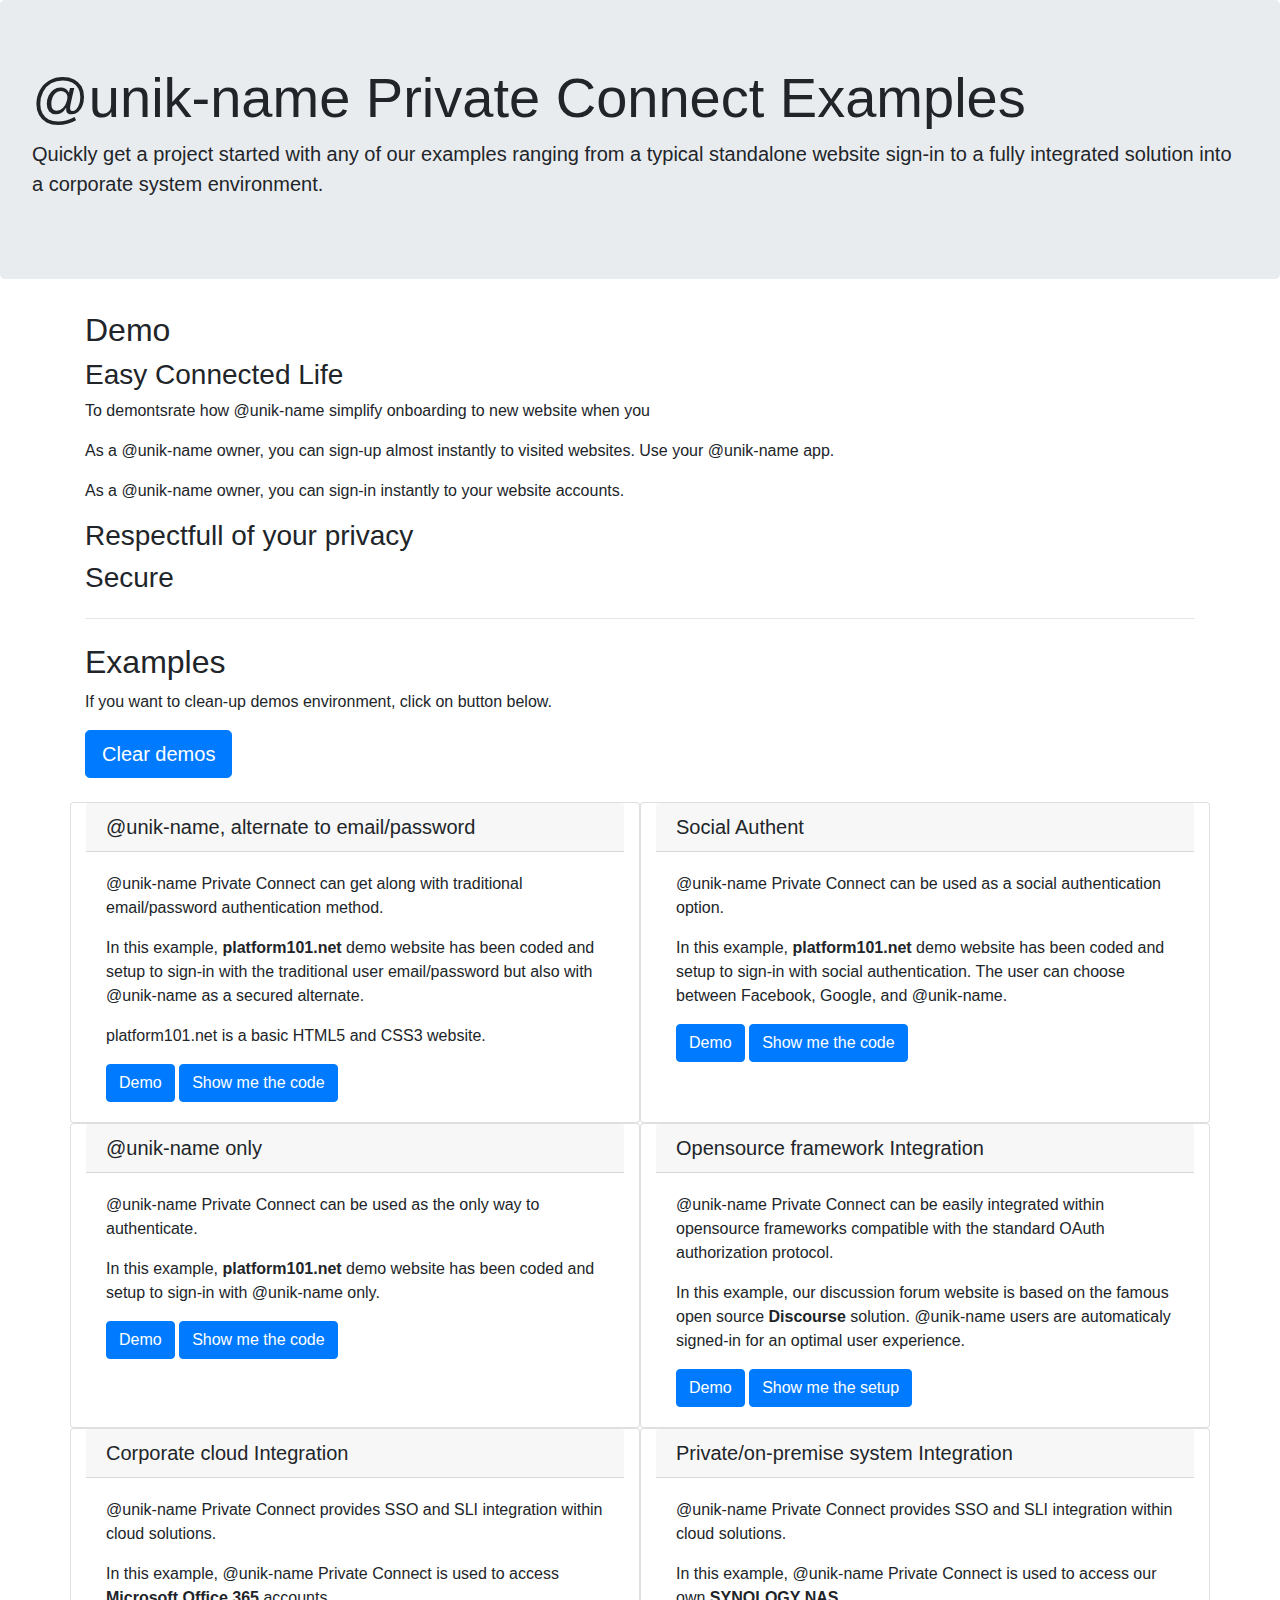
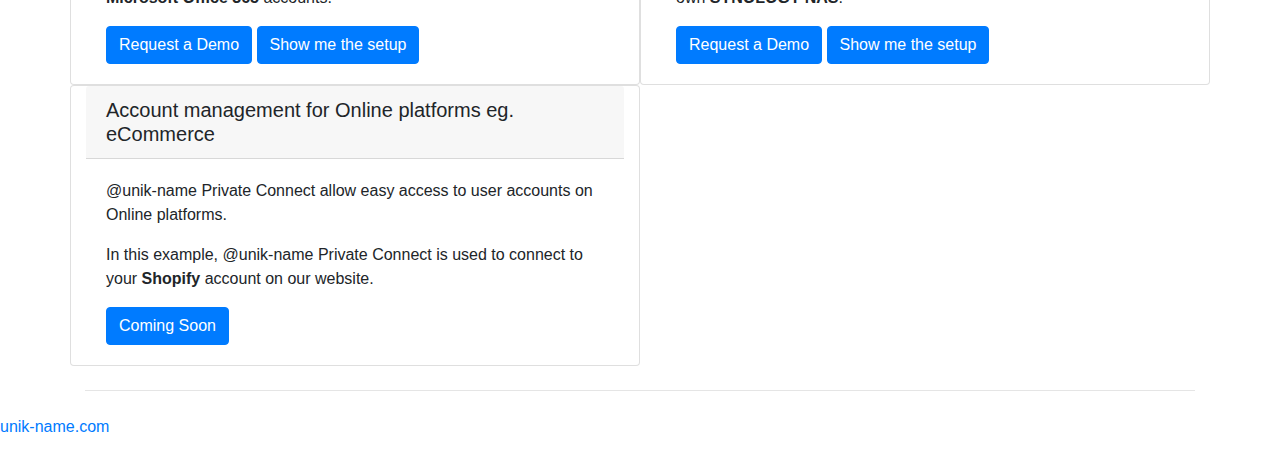
==== index.html @ 9b6f8308 "update content - WIP" ====
<!DOCTYPE html>

<html lang="en">
  <head>
    <meta charset="utf-8" />
    <meta name="description" content="@unik-name Private Connect Examples" />
    <meta
      name="keywords"
      content="identity,best ux,plug in,uns,simplicity,crypto simplicity,cybersecurity,security,naming system,universal protocol,public address,digital identifier,blockchain transactions,decentralized applications,decentralized economy,space elephant, human-readable address,crypto exchange,crypto wallet,transactions error"
    />
    <meta property="og:locale" content="en_UK" />
    <meta property="og:type" content="website" />
    <meta property="og:title" content="@unik-name Private Connect Examples" />
    <title>@unik-name Connect Examples</title>
    <meta property="og:description" content="@unik-name Private Connect Examples" />

    <meta name="viewport" content="width=device-width, initial-scale=1.0, maximum-scale=1.0, user-scalable=no" />

    <!-- Boostrap -->
    <link
      rel="stylesheet"
      href="https://cdn.jsdelivr.net/npm/bootstrap@4.3.1/dist/css/bootstrap.min.css"
      integrity="sha256-YLGeXaapI0/5IgZopewRJcFXomhRMlYYjugPLSyNjTY="
      crossorigin="anonymous"
    />
    <link rel="stylesheet" type="text/css" href="./styles/style.css">
  </head>

  <body>
    <div class="jumbotron">
      <h1 class="display-4">@unik-name Private Connect Examples</h1>
      <p class="lead">
        Quickly get a project started with any of our examples ranging from a typical standalone website sign-in to a fully integrated solution into a corporate system environment. 
      </p>
    </div>
    <div class="container">
        <!-- DEMO SECTION -->
        <div class="row">
          <div class="col">
            <h2>Demo</h2>
            <h3>Easy Connected Life</h3>
            <p>To demontsrate how @unik-name simplify onboarding to new website when you  </p>
            <p>As a @unik-name owner, you can sign-up almost instantly to visited websites. Use your @unik-name app.</p>
            <p>As a @unik-name owner, you can sign-in instantly to your website accounts.</p>
            <h3>Respectfull of your privacy</h3>
            <h3>Secure</h3>
            <hr class="my-4" /> 
          </div>
        </div>

        <!-- EXAMPLE SECTION -->
          <div class="row">
          <div class="col">
            <h2>Examples</h2>
            <p>If you want to clean-up demos environment, click on button below.</p>
            <a class="btn btn-primary btn-lg" href="#" role="button">Clear demos</a>
            <div class="my-4"></div>
          </div>
        </div>

        <div class="row">
          <!-- 1A alternate to email/password -->
          <div class="card col-12 col-lg-6">
            <h5 class="card-header">@unik-name, alternate to email/password</h5>
            <div class="card-body">
            <p>
              @unik-name Private Connect can get along with traditional email/password authentication method.</p>
            <p>
              In this example, <b>platform101.net</b> demo website has been coded and setup to sign-in with the traditional user email/password but also with @unik-name as a secured alternate.
            </p><p>platform101.net is a basic HTML5 and CSS3 website.</p>
            <a href="https://platform101.net/demo1a" class="btn btn-primary" target="_blank" rel="noopener">Demo</a>
            <a href="#" class="btn btn-primary" target="_blank" rel="noopener">Show me the code</a>
            <!-- ajouter exemple de code-->
            </div>
          </div>
  
        <!-- 1B Social Authent -->
        <div class="card col-12 col-lg-6">
          <h5 class="card-header">Social Authent</h5>
          <div class="card-body">
              <p>
              @unik-name Private Connect can be used as a social authentication option.</p>
            <p>
              In this example, <b>platform101.net</b> demo website has been coded and setup to sign-in with social authentication. The user can choose between Facebook, Google, and @unik-name.</p>
            <a href="https://platform101.net/demo1b" class="btn btn-primary" target="_blank" rel="noopener">Demo</a>
            <a href="#" class="btn btn-primary" target="_blank" rel="noopener">Show me the code</a>
            <!-- ajouter exemple de code-->
          </div>
        </div>

        <!-- 1C @unik-name only -->
        <div class="card col-12 col-lg-6">
            <h5 class="card-header">@unik-name only</h5>
            <div class="card-body">
                <p>
              @unik-name Private Connect can be used as the only way to authenticate.</p>
            <p>
              In this example, <b>platform101.net</b> demo website has been coded and setup to sign-in with @unik-name only.</p>
            <a href="https://platform101.net/demo1c" class="btn btn-primary" target="_blank" rel="noopener">Demo</a>
            <a href="#" class="btn btn-primary" target="_blank" rel="noopener">Show me the code</a>
            <!-- ajouter exemple de code-->
          </div>
        </div>

        <!-- 2 opensource frameworks -->
        <div class="card col-12 col-lg-6">
            <h5 class="card-header">Opensource framework Integration</h5>
            <div class="card-body">
            <p>
              @unik-name Private Connect can be easily integrated within opensource frameworks compatible with the standard OAuth authorization protocol.</p>
            <p>
              In this example, our discussion forum website is based on the famous open source <b>Discourse</b> solution. @unik-name users are automaticaly signed-in for an optimal user experience.</p>
            <a href="https://forum.unik-name.com" class="btn btn-primary" target="_blank" rel="noopener">Demo</a>
            <a href="#" class="btn btn-primary" target="_blank" rel="noopener">Show me the setup</a>
            <!-- ajouter exemple de code-->
          </div>
        </div>

        <!-- 3 cloud intergation -->
        <div class="card col-12 col-lg-6">
            <h5 class="card-header">Corporate cloud Integration</h5>
            <div class="card-body">
            <p>
              @unik-name Private Connect provides SSO and SLI integration within cloud solutions.</p>
            <p>
              In this example, @unik-name Private Connect is used to access <b>Microsoft Office 365</b> accounts.</p>
            <a href="#" class="btn btn-primary" target="_blank" rel="noopener">Request a Demo</a>
            <a href="#" class="btn btn-primary" target="_blank" rel="noopener">Show me the setup</a>
          </div>
        </div>

        <!-- 4 on-premise intergation -->
        <div class="card col-12 col-lg-6">
            <h5 class="card-header">Private/on-premise system Integration</h5>
            <div class="card-body">
            <p>
              @unik-name Private Connect provides SSO and SLI integration within cloud solutions.</p>
            <p>
              In this example, @unik-name Private Connect is used to access our own <b>SYNOLOGY NAS</b>.</p>
            <a href="#" class="btn btn-primary" target="_blank" rel="noopener">Request a Demo</a>
            <a href="#" class="btn btn-primary" target="_blank" rel="noopener">Show me the setup</a>
          </div>
        </div>

        <!-- 5 online store -->
        <div class="card col-12 col-lg-6">
            <h5 class="card-header">Account management for Online platforms eg. eCommerce</h5>
            <div class="card-body">
            <p>
              @unik-name Private Connect allow easy access to user accounts on Online platforms.</p>
            <p>
              In this example, @unik-name Private Connect is used to connect to your <b>Shopify</b> account on our website.</p>
            <a href="#" class="btn btn-primary" target="_blank" rel="noopener">Coming Soon</a>
          </div>
        </div>

        <!--<div class="card col-12 col-sm-6 col-lg-4">
          <h5 class="card-header">Featured</h5>
          <div class="card-body">
            <h5 class="card-title">Special title treatment</h5>
            <p class="card-text">With supporting text below as a natural lead-in to additional content.</p>
            <a href="#" class="btn btn-primary">Go somewhere</a>
          </div>
        </div>-->
        </div>
        <hr class="my-4" />
      </div>
    <footer>
      <p>
      <a href="http://www.unik-name.com" target="_blank">unik-name.com</a>
    </p>
  </footer>
  </body>
</html>
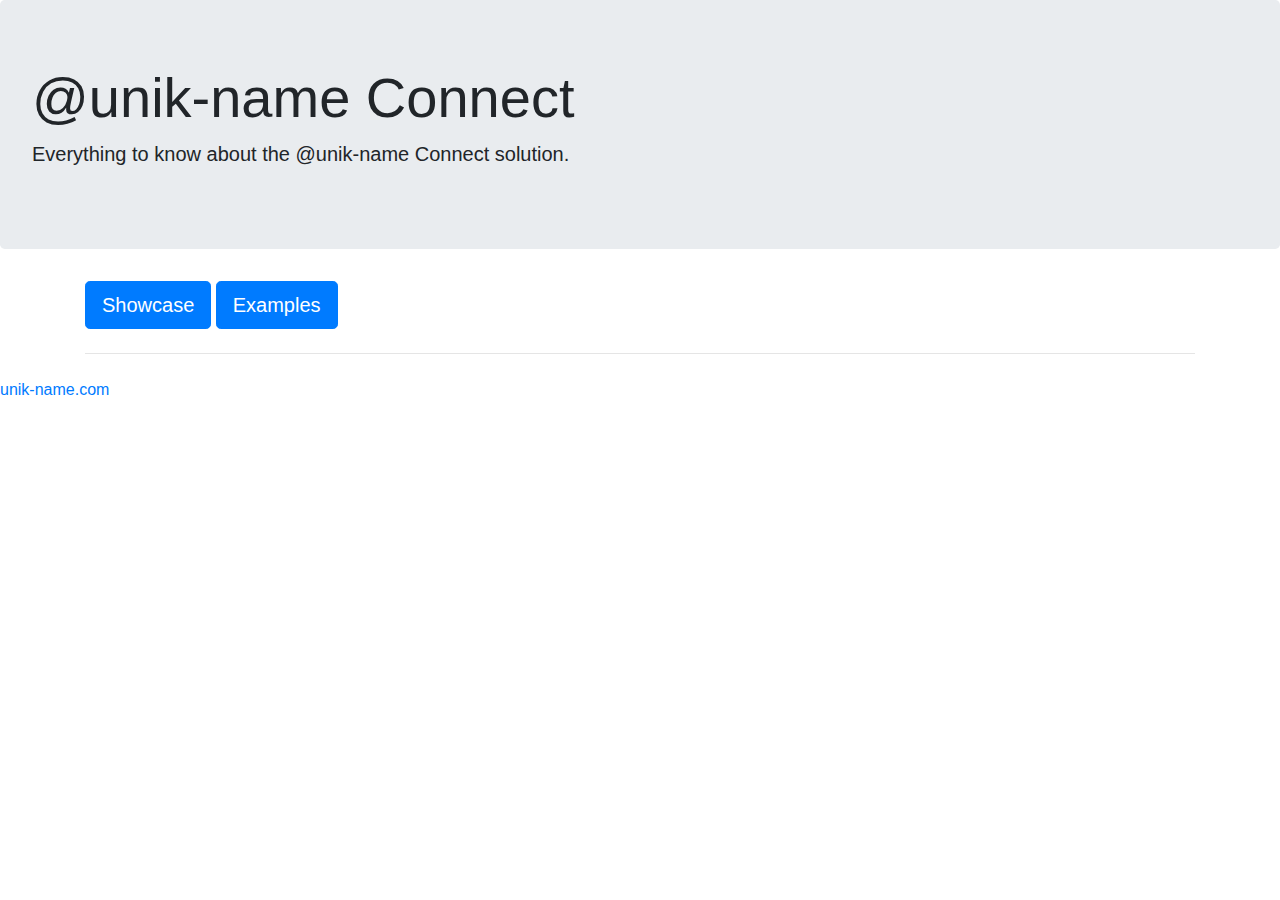
==== commit 547b2e76: "upgrade showcase & examples" ====
--- a/index.html
+++ b/index.html
@@ -3,16 +3,16 @@
 <html lang="en">
   <head>
     <meta charset="utf-8" />
-    <meta name="description" content="@unik-name Private Connect Examples" />
+    <meta name="description" content="@unik-name Connect" />
     <meta
       name="keywords"
       content="identity,best ux,plug in,uns,simplicity,crypto simplicity,cybersecurity,security,naming system,universal protocol,public address,digital identifier,blockchain transactions,decentralized applications,decentralized economy,space elephant, human-readable address,crypto exchange,crypto wallet,transactions error"
     />
     <meta property="og:locale" content="en_UK" />
     <meta property="og:type" content="website" />
-    <meta property="og:title" content="@unik-name Private Connect Examples" />
-    <title>@unik-name Connect Examples</title>
-    <meta property="og:description" content="@unik-name Private Connect Examples" />
+    <meta property="og:title" content="@unik-name Connect" />
+    <title>@unik-name Connect</title>
+    <meta property="og:description" content="@unik-name Connect" />
 
     <meta name="viewport" content="width=device-width, initial-scale=1.0, maximum-scale=1.0, user-scalable=no" />
 
@@ -28,141 +28,19 @@
 
   <body>
     <div class="jumbotron">
-      <h1 class="display-4">@unik-name Private Connect Examples</h1>
+      <h1 class="display-4">@unik-name Connect</h1>
       <p class="lead">
-        Quickly get a project started with any of our examples ranging from a typical standalone website sign-in to a fully integrated solution into a corporate system environment. 
+        Everything to know about the @unik-name Connect solution.
       </p>
     </div>
     <div class="container">
-        <!-- DEMO SECTION -->
         <div class="row">
           <div class="col">
-            <h2>Demo</h2>
-            <h3>Easy Connected Life</h3>
-            <p>To demontsrate how @unik-name simplify onboarding to new website when you  </p>
-            <p>As a @unik-name owner, you can sign-up almost instantly to visited websites. Use your @unik-name app.</p>
-            <p>As a @unik-name owner, you can sign-in instantly to your website accounts.</p>
-            <h3>Respectfull of your privacy</h3>
-            <h3>Secure</h3>
-            <hr class="my-4" /> 
+            <a class="btn btn-primary btn-lg" href="showcase.html" role="button">Showcase</a>
+            <a class="btn btn-primary btn-lg" href="examples.html" role="button">Examples</a>
           </div>
         </div>
 
-        <!-- EXAMPLE SECTION -->
-          <div class="row">
-          <div class="col">
-            <h2>Examples</h2>
-            <p>If you want to clean-up demos environment, click on button below.</p>
-            <a class="btn btn-primary btn-lg" href="#" role="button">Clear demos</a>
-            <div class="my-4"></div>
-          </div>
-        </div>
-
-        <div class="row">
-          <!-- 1A alternate to email/password -->
-          <div class="card col-12 col-lg-6">
-            <h5 class="card-header">@unik-name, alternate to email/password</h5>
-            <div class="card-body">
-            <p>
-              @unik-name Private Connect can get along with traditional email/password authentication method.</p>
-            <p>
-              In this example, <b>platform101.net</b> demo website has been coded and setup to sign-in with the traditional user email/password but also with @unik-name as a secured alternate.
-            </p><p>platform101.net is a basic HTML5 and CSS3 website.</p>
-            <a href="https://platform101.net/demo1a" class="btn btn-primary" target="_blank" rel="noopener">Demo</a>
-            <a href="#" class="btn btn-primary" target="_blank" rel="noopener">Show me the code</a>
-            <!-- ajouter exemple de code-->
-            </div>
-          </div>
-  
-        <!-- 1B Social Authent -->
-        <div class="card col-12 col-lg-6">
-          <h5 class="card-header">Social Authent</h5>
-          <div class="card-body">
-              <p>
-              @unik-name Private Connect can be used as a social authentication option.</p>
-            <p>
-              In this example, <b>platform101.net</b> demo website has been coded and setup to sign-in with social authentication. The user can choose between Facebook, Google, and @unik-name.</p>
-            <a href="https://platform101.net/demo1b" class="btn btn-primary" target="_blank" rel="noopener">Demo</a>
-            <a href="#" class="btn btn-primary" target="_blank" rel="noopener">Show me the code</a>
-            <!-- ajouter exemple de code-->
-          </div>
-        </div>
-
-        <!-- 1C @unik-name only -->
-        <div class="card col-12 col-lg-6">
-            <h5 class="card-header">@unik-name only</h5>
-            <div class="card-body">
-                <p>
-              @unik-name Private Connect can be used as the only way to authenticate.</p>
-            <p>
-              In this example, <b>platform101.net</b> demo website has been coded and setup to sign-in with @unik-name only.</p>
-            <a href="https://platform101.net/demo1c" class="btn btn-primary" target="_blank" rel="noopener">Demo</a>
-            <a href="#" class="btn btn-primary" target="_blank" rel="noopener">Show me the code</a>
-            <!-- ajouter exemple de code-->
-          </div>
-        </div>
-
-        <!-- 2 opensource frameworks -->
-        <div class="card col-12 col-lg-6">
-            <h5 class="card-header">Opensource framework Integration</h5>
-            <div class="card-body">
-            <p>
-              @unik-name Private Connect can be easily integrated within opensource frameworks compatible with the standard OAuth authorization protocol.</p>
-            <p>
-              In this example, our discussion forum website is based on the famous open source <b>Discourse</b> solution. @unik-name users are automaticaly signed-in for an optimal user experience.</p>
-            <a href="https://forum.unik-name.com" class="btn btn-primary" target="_blank" rel="noopener">Demo</a>
-            <a href="#" class="btn btn-primary" target="_blank" rel="noopener">Show me the setup</a>
-            <!-- ajouter exemple de code-->
-          </div>
-        </div>
-
-        <!-- 3 cloud intergation -->
-        <div class="card col-12 col-lg-6">
-            <h5 class="card-header">Corporate cloud Integration</h5>
-            <div class="card-body">
-            <p>
-              @unik-name Private Connect provides SSO and SLI integration within cloud solutions.</p>
-            <p>
-              In this example, @unik-name Private Connect is used to access <b>Microsoft Office 365</b> accounts.</p>
-            <a href="#" class="btn btn-primary" target="_blank" rel="noopener">Request a Demo</a>
-            <a href="#" class="btn btn-primary" target="_blank" rel="noopener">Show me the setup</a>
-          </div>
-        </div>
-
-        <!-- 4 on-premise intergation -->
-        <div class="card col-12 col-lg-6">
-            <h5 class="card-header">Private/on-premise system Integration</h5>
-            <div class="card-body">
-            <p>
-              @unik-name Private Connect provides SSO and SLI integration within cloud solutions.</p>
-            <p>
-              In this example, @unik-name Private Connect is used to access our own <b>SYNOLOGY NAS</b>.</p>
-            <a href="#" class="btn btn-primary" target="_blank" rel="noopener">Request a Demo</a>
-            <a href="#" class="btn btn-primary" target="_blank" rel="noopener">Show me the setup</a>
-          </div>
-        </div>
-
-        <!-- 5 online store -->
-        <div class="card col-12 col-lg-6">
-            <h5 class="card-header">Account management for Online platforms eg. eCommerce</h5>
-            <div class="card-body">
-            <p>
-              @unik-name Private Connect allow easy access to user accounts on Online platforms.</p>
-            <p>
-              In this example, @unik-name Private Connect is used to connect to your <b>Shopify</b> account on our website.</p>
-            <a href="#" class="btn btn-primary" target="_blank" rel="noopener">Coming Soon</a>
-          </div>
-        </div>
-
-        <!--<div class="card col-12 col-sm-6 col-lg-4">
-          <h5 class="card-header">Featured</h5>
-          <div class="card-body">
-            <h5 class="card-title">Special title treatment</h5>
-            <p class="card-text">With supporting text below as a natural lead-in to additional content.</p>
-            <a href="#" class="btn btn-primary">Go somewhere</a>
-          </div>
-        </div>-->
-        </div>
         <hr class="my-4" />
       </div>
     <footer>
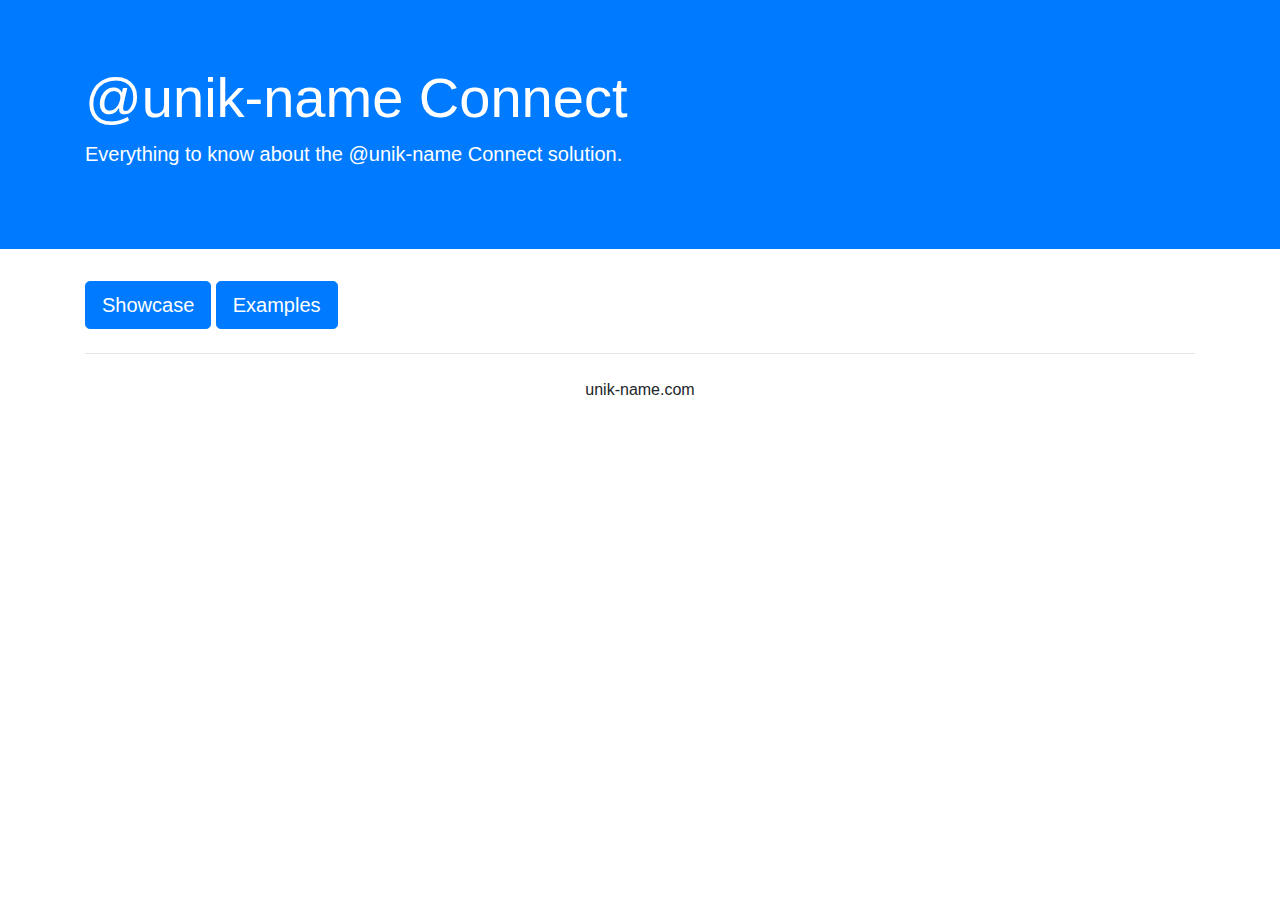
==== commit 570d9457: "feat: improve style" ====
--- a/index.html
+++ b/index.html
@@ -27,11 +27,13 @@
   </head>
 
   <body>
-    <div class="jumbotron">
-      <h1 class="display-4">@unik-name Connect</h1>
-      <p class="lead">
-        Everything to know about the @unik-name Connect solution.
-      </p>
+    <div class="jumbotron jumbotron-fluid bg-primary text-white">
+      <div class="container container-fluid">
+        <h1 class="display-4">@unik-name Connect</h1>
+        <p class="lead">
+          Everything to know about the @unik-name Connect solution.
+        </p>
+      </div>
     </div>
     <div class="container">
         <div class="row">
--- a/styles/style.css
+++ b/styles/style.css
@@ -0,0 +1,35 @@
+.lead{
+  font-weight: lighter;
+}
+
+.card {
+  margin-bottom: 1rem;
+  padding:0;
+}
+
+footer {
+  display: flex;
+  align-items: center;
+  justify-content: center;
+  text-decoration: inherit;
+}
+
+footer a,
+footer a:active,
+footer a:hover,
+footer a:focus,
+footer a:visited {
+  text-decoration: none !important;
+}
+
+code {
+  color: #ffc107
+}
+
+a:not(.btn){
+  text-decoration: underline;
+  color: inherit;
+}
+a:not(.btn):hover {
+  color:#cecece;
+}